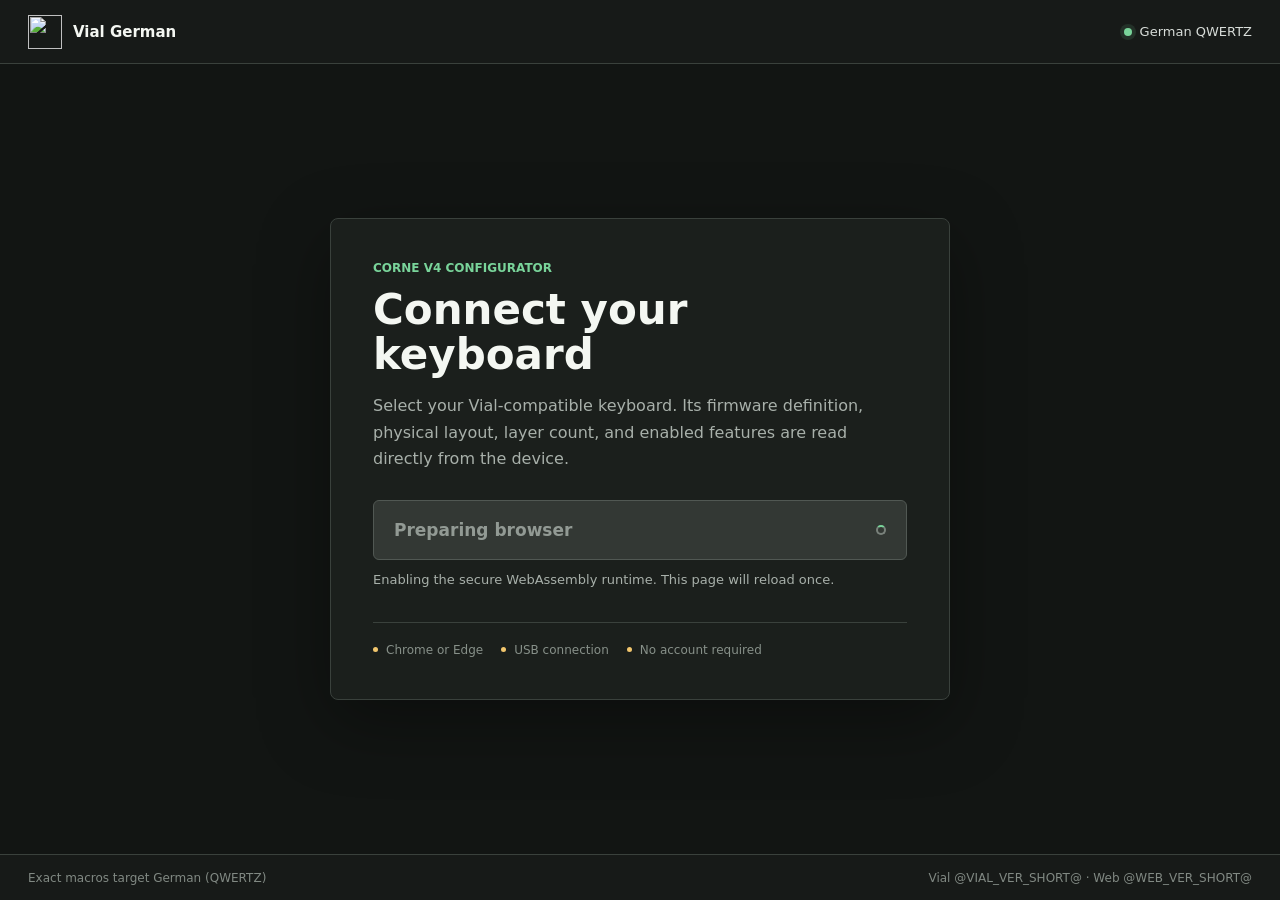
==== web/index.html @ 02dcad37 "Build WebHID configurator with exact German macros" ====
<!doctype html>
<html lang="en">
  <head>
    <meta charset="utf-8">
    <meta name="viewport" content="width=device-width, initial-scale=1">
    <meta name="theme-color" content="#171a18">
    <title>Vial German | Corne v4 configurator</title>
    <meta name="description" content="Configure a Vial-compatible Corne v4 in the browser with German QWERTZ defaults and exact shell-safe macros.">
    <link rel="icon" href="./icon.png" type="image/png">
    <link rel="stylesheet" href="./styles.css">
    <script>window.coi = { quiet: true };</script>
    <script src="./coi-serviceworker.js"></script>
  </head>
  <body>
    <main id="workspace" aria-label="Vial keyboard configurator">
      <canvas id="canvas" oncontextmenu="return false;" tabindex="-1"></canvas>

      <section id="startup" aria-labelledby="startup_title">
        <header class="topbar">
          <a class="brand" href="@REPOSITORY_URL@" target="_blank" rel="noreferrer">
            <img src="./icon.png" alt="" width="34" height="34">
            <span>Vial German</span>
          </a>
          <div class="layout-badge">
            <span class="status-dot" aria-hidden="true"></span>
            German QWERTZ
          </div>
        </header>

        <div class="connect-stage">
          <div class="connect-tool">
            <p class="product-label">Corne v4 configurator</p>
            <h1 id="startup_title">Connect your keyboard</h1>
            <p class="intro">Select your Vial-compatible keyboard. Its firmware definition, physical layout, layer count, and enabled features are read directly from the device.</p>

            <button id="startup_btn" type="button" disabled>
              <span id="button_label">Preparing Vial</span>
              <span class="button-indicator" aria-hidden="true"></span>
            </button>
            <p id="startup_status" class="startup-status" role="status" aria-live="polite">Starting the secure browser runtime...</p>

            <div id="device_preview" class="device-preview" hidden>
              <span class="device-label">Selected device</span>
              <strong id="device_name">Vial keyboard</strong>
            </div>

            <div id="error" class="error-panel" hidden>
              <strong>Vial could not start</strong>
              <p id="error_msg"></p>
            </div>

            <div class="connection-notes">
              <span>Chrome or Edge</span>
              <span>USB connection</span>
              <span>No account required</span>
            </div>
          </div>
        </div>

        <footer class="startup-footer">
          <span>Exact macros target German (QWERTZ)</span>
          <span>Vial @VIAL_VER_SHORT@ · Web @WEB_VER_SHORT@</span>
        </footer>
      </section>

      <section id="unlock" hidden>
        <div id="unlock_inner" class="unlock-tool">
          <p class="product-label">Security check</p>
          <h2>Unlock this keyboard</h2>
          <p>Hold the highlighted keys on your keyboard until the progress bar completes.</p>
          <div class="unlock-keyboard"><img id="unlock_img" alt="Keys to hold for Vial unlock"></div>
          <progress id="unlock_status" value="0" max="1"></progress>
          <p class="unlock-note">Unplug the keyboard or choose Security > Lock when you are finished.</p>
        </div>
      </section>
    </main>

    <script src="./app.js"></script>
    <script>
      loadVialRuntime("./main-@UNIQVER@.js");
    </script>
  </body>
</html>
---- web/styles.css ----
:root {
  color-scheme: dark;
  --ink: #f4f7f2;
  --muted: #a8b0aa;
  --canvas: #101311;
  --surface: #1b1f1c;
  --surface-raised: #242925;
  --line: #3a413c;
  --accent: #79d49a;
  --accent-strong: #a6edbd;
  --amber: #f2c66d;
  --danger: #ff9d94;
}

* {
  box-sizing: border-box;
}

[hidden] {
  display: none !important;
}

html,
body,
#workspace {
  width: 100%;
  height: 100%;
  margin: 0;
}

body {
  overflow: hidden;
  color: var(--ink);
  background: var(--canvas);
  font-family: Inter, ui-sans-serif, system-ui, -apple-system, BlinkMacSystemFont, "Segoe UI", sans-serif;
  letter-spacing: 0;
}

button,
a {
  font: inherit;
}

button:focus-visible,
a:focus-visible {
  outline: 3px solid var(--amber);
  outline-offset: 3px;
}

#canvas {
  display: block;
  width: 100%;
  height: 100%;
  border: 0;
  background: #2f3331;
}

#startup {
  position: fixed;
  inset: 0;
  z-index: 90;
  display: grid;
  grid-template-rows: 64px minmax(0, 1fr) 46px;
  min-width: 320px;
  background: var(--canvas);
}

.topbar,
.startup-footer {
  display: flex;
  align-items: center;
  justify-content: space-between;
  gap: 24px;
  padding: 0 28px;
  border-color: var(--line);
  background: #171a18;
}

.topbar {
  border-bottom: 1px solid var(--line);
}

.brand {
  display: inline-flex;
  align-items: center;
  gap: 11px;
  color: var(--ink);
  font-size: 15px;
  font-weight: 750;
  text-decoration: none;
}

.brand img {
  width: 34px;
  height: 34px;
  object-fit: contain;
}

.layout-badge {
  display: inline-flex;
  align-items: center;
  gap: 8px;
  color: #d8ddd9;
  font-size: 13px;
}

.status-dot {
  width: 8px;
  height: 8px;
  border-radius: 50%;
  background: var(--accent);
  box-shadow: 0 0 0 4px rgba(121, 212, 154, 0.12);
}

.connect-stage {
  min-height: 0;
  display: grid;
  place-items: center;
  padding: 36px 24px;
  overflow: auto;
  background-color: #121513;
}

.connect-tool {
  width: min(620px, 100%);
  padding: 42px;
  border: 1px solid var(--line);
  border-radius: 8px;
  background: var(--surface);
  box-shadow: 0 22px 70px rgba(0, 0, 0, 0.34);
}

.product-label {
  margin: 0 0 12px;
  color: var(--accent);
  font-size: 12px;
  font-weight: 800;
  text-transform: uppercase;
}

h1,
h2,
p {
  margin-top: 0;
}

h1 {
  margin-bottom: 16px;
  font-size: 42px;
  line-height: 1.08;
  letter-spacing: 0;
}

h2 {
  margin-bottom: 12px;
  font-size: 25px;
  letter-spacing: 0;
}

.intro {
  max-width: 540px;
  margin-bottom: 28px;
  color: var(--muted);
  font-size: 16px;
  line-height: 1.65;
}

#startup_btn {
  width: 100%;
  min-height: 60px;
  display: flex;
  align-items: center;
  justify-content: space-between;
  gap: 18px;
  padding: 0 20px;
  border: 1px solid #a8edbf;
  border-radius: 6px;
  color: #102016;
  background: var(--accent-strong);
  font-size: 17px;
  font-weight: 800;
  cursor: pointer;
  transition: background-color 150ms ease, border-color 150ms ease, transform 150ms ease;
}

#startup_btn:hover:not(:disabled) {
  background: #c1f5d1;
  transform: translateY(-1px);
}

#startup_btn:disabled {
  border-color: #515853;
  color: #929a94;
  background: #333834;
  cursor: wait;
}

.button-indicator {
  width: 10px;
  height: 10px;
  flex: 0 0 auto;
  border-radius: 50%;
  background: currentColor;
}

#startup_btn:disabled .button-indicator {
  border: 2px solid #79817b;
  border-top-color: var(--accent);
  background: transparent;
  animation: spin 900ms linear infinite;
}

@keyframes spin {
  to { transform: rotate(360deg); }
}

.startup-status {
  min-height: 22px;
  margin: 12px 0 0;
  color: var(--muted);
  font-size: 13px;
}

.device-preview,
.error-panel {
  margin-top: 20px;
  padding: 15px 16px;
  border-radius: 6px;
}

.device-preview {
  display: flex;
  align-items: center;
  justify-content: space-between;
  gap: 20px;
  border: 1px solid #3f5949;
  background: #1c2a21;
}

.device-label {
  color: var(--muted);
  font-size: 12px;
  text-transform: uppercase;
}

.device-preview strong {
  overflow-wrap: anywhere;
  text-align: right;
}

.error-panel {
  border: 1px solid #6d4541;
  color: var(--danger);
  background: #2c1f1e;
}

.error-panel p {
  margin: 5px 0 0;
  color: #e7c1bd;
}

.connection-notes {
  display: flex;
  flex-wrap: wrap;
  gap: 8px 18px;
  margin-top: 28px;
  padding-top: 20px;
  border-top: 1px solid var(--line);
  color: #879089;
  font-size: 12px;
}

.connection-notes span::before {
  content: "";
  display: inline-block;
  width: 5px;
  height: 5px;
  margin-right: 8px;
  border-radius: 50%;
  background: var(--amber);
  vertical-align: 2px;
}

.startup-footer {
  border-top: 1px solid var(--line);
  color: #818983;
  font-size: 12px;
}

#unlock {
  position: fixed;
  inset: 0;
  z-index: 100;
  display: grid;
  place-items: center;
  padding: 24px;
  background: rgba(5, 7, 6, 0.82);
}

#unlock[hidden] {
  display: none;
}

.unlock-tool {
  width: min(720px, 100%);
  padding: 34px;
  border: 1px solid var(--line);
  border-radius: 8px;
  background: var(--surface-raised);
  box-shadow: 0 24px 80px rgba(0, 0, 0, 0.5);
  text-align: center;
}

.unlock-tool > p:not(.product-label) {
  color: var(--muted);
}

.unlock-keyboard {
  min-height: 90px;
  display: grid;
  place-items: center;
  margin: 22px 0;
  overflow: auto;
}

#unlock_img {
  display: block;
  max-width: none;
}

#unlock_status {
  width: 100%;
  height: 12px;
  accent-color: var(--accent);
}

.unlock-note {
  margin: 15px 0 0;
  font-size: 12px;
}

@media (max-width: 680px) {
  #startup {
    grid-template-rows: 58px minmax(0, 1fr) auto;
  }

  .topbar,
  .startup-footer {
    padding-left: 18px;
    padding-right: 18px;
  }

  .layout-badge {
    font-size: 12px;
  }

  .connect-stage {
    place-items: start center;
    padding: 22px 14px;
  }

  .connect-tool {
    padding: 28px 22px;
  }

  h1 {
    font-size: 34px;
  }

  .startup-footer {
    min-height: 58px;
    flex-direction: column;
    align-items: flex-start;
    justify-content: center;
    gap: 2px;
  }

  .device-preview {
    align-items: flex-start;
    flex-direction: column;
  }

  .device-preview strong {
    text-align: left;
  }
}

@media (prefers-reduced-motion: reduce) {
  *,
  *::before,
  *::after {
    scroll-behavior: auto !important;
    animation-duration: 0.01ms !important;
    animation-iteration-count: 1 !important;
    transition-duration: 0.01ms !important;
  }
}
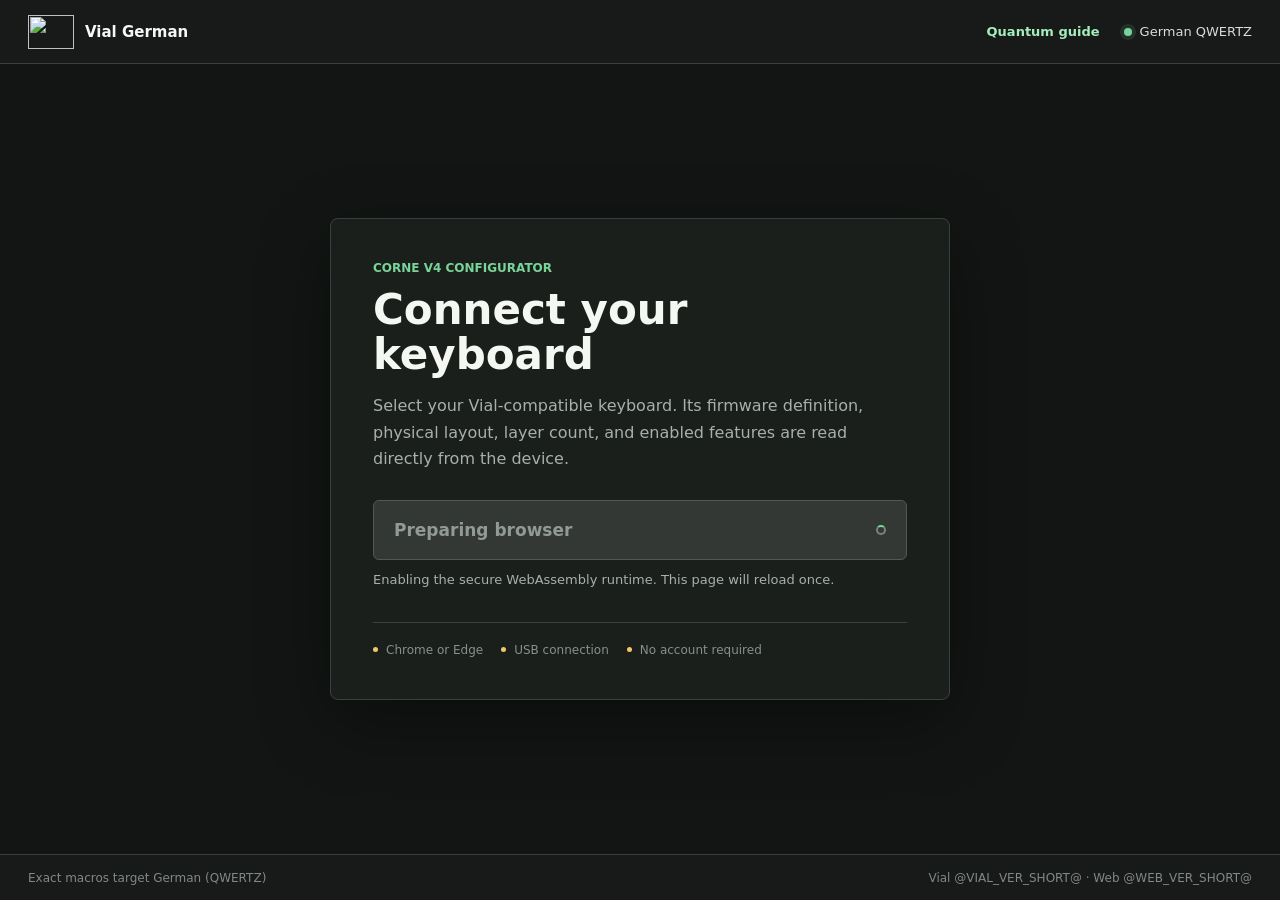
==== commit d1cc3c2f: "Make German macros literal and refresh Corne UI" ====
--- a/web/index.html
+++ b/web/index.html
@@ -21,9 +21,12 @@
             <img src="./icon.png" alt="" width="34" height="34">
             <span>Vial German</span>
           </a>
-          <div class="layout-badge">
-            <span class="status-dot" aria-hidden="true"></span>
-            German QWERTZ
+          <div class="topbar-actions">
+            <a class="guide-link" href="./quantum.html">Quantum guide</a>
+            <div class="layout-badge">
+              <span class="status-dot" aria-hidden="true"></span>
+              German QWERTZ
+            </div>
           </div>
         </header>
 
--- a/web/styles.css
+++ b/web/styles.css
@@ -91,9 +91,9 @@
 }
 
 .brand img {
-  width: 34px;
+  width: 46px;
   height: 34px;
-  object-fit: contain;
+  object-fit: fill;
 }
 
 .layout-badge {
@@ -102,6 +102,23 @@
   gap: 8px;
   color: #d8ddd9;
   font-size: 13px;
+}
+
+.topbar-actions {
+  display: flex;
+  align-items: center;
+  gap: 24px;
+}
+
+.guide-link {
+  color: var(--accent-strong);
+  font-size: 13px;
+  font-weight: 700;
+  text-decoration: none;
+}
+
+.guide-link:hover {
+  color: var(--amber);
 }
 
 .status-dot {
@@ -351,7 +368,7 @@
   }
 
   .layout-badge {
-    font-size: 12px;
+    display: none;
   }
 
   .connect-stage {
@@ -382,6 +399,126 @@
 
   .device-preview strong {
     text-align: left;
+  }
+}
+
+.reference-page {
+  min-width: 320px;
+  overflow: auto;
+  background: #121513;
+}
+
+.reference-topbar {
+  position: sticky;
+  top: 0;
+  z-index: 10;
+  min-height: 64px;
+  border-bottom: 1px solid var(--line);
+}
+
+.reference-main {
+  width: min(980px, calc(100% - 36px));
+  margin: 0 auto;
+  padding: 52px 0 80px;
+}
+
+.reference-heading {
+  max-width: 720px;
+  margin-bottom: 30px;
+}
+
+.reference-heading p:not(.product-label) {
+  color: var(--muted);
+  font-size: 16px;
+  line-height: 1.6;
+}
+
+.search-label {
+  display: block;
+  margin-bottom: 8px;
+  color: #dce2dd;
+  font-size: 13px;
+  font-weight: 750;
+}
+
+#keycode_search {
+  width: 100%;
+  min-height: 48px;
+  padding: 0 14px;
+  border: 1px solid #4a524c;
+  border-radius: 5px;
+  color: var(--ink);
+  background: #101311;
+  font: inherit;
+}
+
+#keycode_search:focus {
+  border-color: var(--accent);
+  outline: 2px solid rgba(121, 212, 154, 0.2);
+  outline-offset: 2px;
+}
+
+.result-count {
+  margin: 10px 0 36px;
+  color: var(--muted);
+  font-size: 12px;
+}
+
+.keycode-group {
+  margin-top: 42px;
+}
+
+.keycode-group h2 {
+  margin: 0;
+  padding-bottom: 12px;
+  border-bottom: 1px solid var(--line);
+  color: var(--amber);
+  font-size: 18px;
+}
+
+.keycode-row {
+  display: grid;
+  grid-template-columns: minmax(220px, 36%) minmax(0, 1fr);
+  gap: 28px;
+  padding: 18px 10px;
+  border-bottom: 1px solid #303631;
+}
+
+.keycode-id code {
+  color: var(--accent-strong);
+  font-family: "SFMono-Regular", Consolas, "Liberation Mono", monospace;
+  overflow-wrap: anywhere;
+}
+
+.keycode-copy h3 {
+  margin: 0 0 5px;
+  font-size: 14px;
+}
+
+.keycode-copy p {
+  margin: 0;
+  color: #b7c0ba;
+  line-height: 1.5;
+}
+
+.keycode-copy small {
+  display: block;
+  margin-top: 7px;
+  color: #879089;
+  line-height: 1.4;
+}
+
+@media (max-width: 680px) {
+  .reference-main {
+    width: min(100% - 28px, 980px);
+    padding-top: 34px;
+  }
+
+  .keycode-row {
+    grid-template-columns: minmax(0, 1fr);
+    gap: 8px;
+    padding-left: 2px;
+    padding-right: 2px;
   }
 }
 
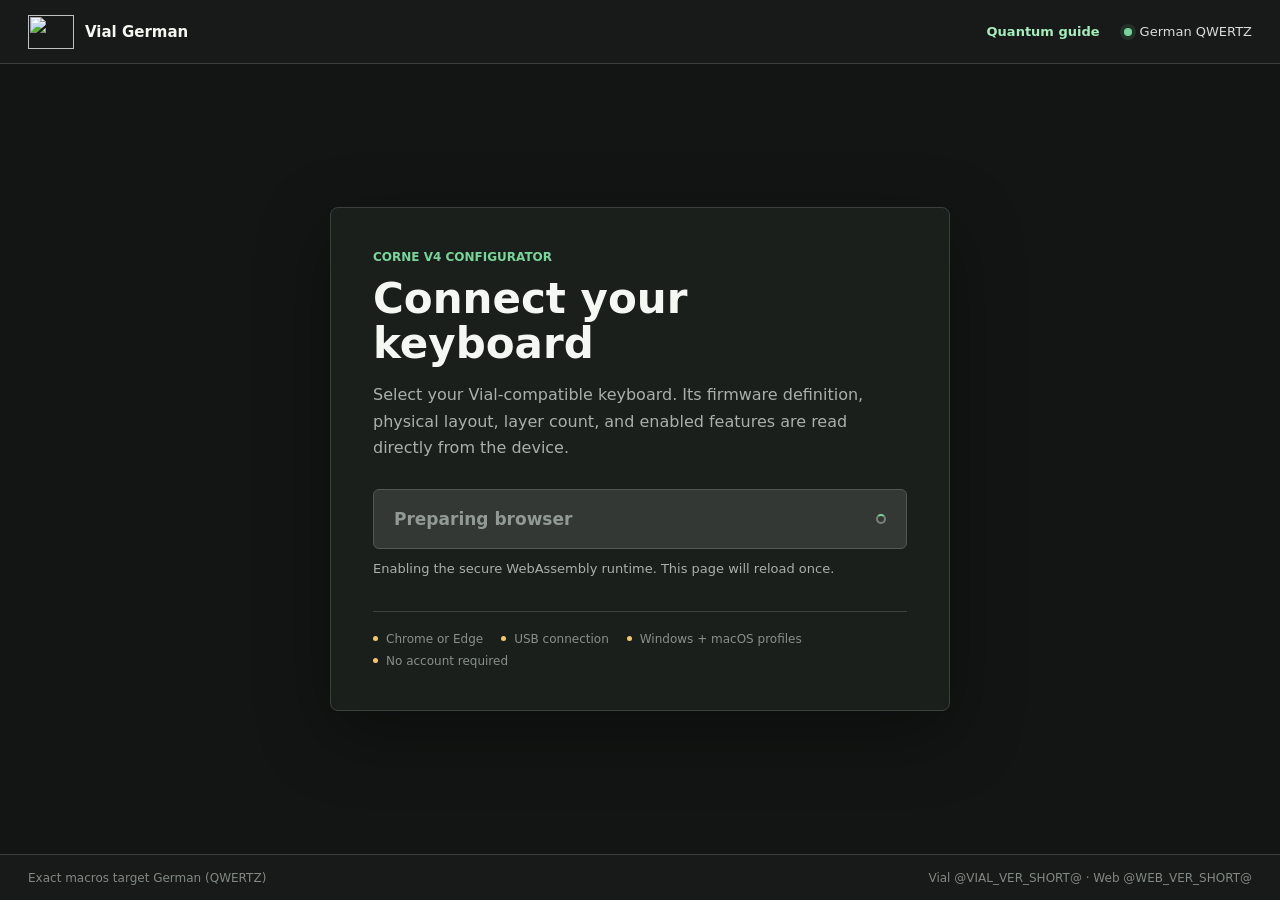
==== commit ae9e9fa8: "Add Windows and macOS modifier profiles" ====
--- a/web/index.html
+++ b/web/index.html
@@ -5,7 +5,7 @@
     <meta name="viewport" content="width=device-width, initial-scale=1">
     <meta name="theme-color" content="#171a18">
     <title>Vial German | Corne v4 configurator</title>
-    <meta name="description" content="Configure a Vial-compatible Corne v4 in the browser with German QWERTZ defaults and exact shell-safe macros.">
+    <meta name="description" content="Configure a Vial-compatible Corne v4 in the browser with German QWERTZ defaults, Windows/macOS modifier profiles, and exact shell-safe macros.">
     <link rel="icon" href="./icon.png" type="image/png">
     <link rel="stylesheet" href="./styles.css">
     <script>window.coi = { quiet: true };</script>
@@ -55,6 +55,7 @@
             <div class="connection-notes">
               <span>Chrome or Edge</span>
               <span>USB connection</span>
+              <span>Windows + macOS profiles</span>
               <span>No account required</span>
             </div>
           </div>
@@ -65,6 +66,113 @@
           <span>Vial @VIAL_VER_SHORT@ · Web @WEB_VER_SHORT@</span>
         </footer>
       </section>
+
+      <button id="diagnostics_toggle" class="diagnostics-toggle" type="button" aria-controls="diagnostics_panel" aria-expanded="false">
+        <span id="diagnostics_toggle_dot" class="diagnostics-toggle-dot" data-state="idle" aria-hidden="true"></span>
+        USB diagnostics
+      </button>
+
+      <section id="connection_notice" class="connection-notice" role="alert" hidden>
+        <div>
+          <strong id="connection_notice_title">Keyboard disconnected</strong>
+          <p id="connection_notice_text">Reconnect the cable, then restart the keyboard session when you are ready.</p>
+        </div>
+        <div class="connection-notice-actions">
+          <button id="notice_diagnostics_btn" class="button-secondary" type="button">View diagnostics</button>
+          <button id="notice_reconnect_btn" class="button-primary" type="button">Reconnect</button>
+        </div>
+      </section>
+
+      <div id="diagnostics_backdrop" class="diagnostics-backdrop" hidden></div>
+      <aside id="diagnostics_panel" class="diagnostics-panel" aria-labelledby="diagnostics_title" hidden>
+        <header class="diagnostics-header">
+          <div>
+            <p class="product-label">Corne reliability</p>
+            <h2 id="diagnostics_title">USB diagnostics</h2>
+          </div>
+          <button id="diagnostics_close" class="icon-button" type="button" aria-label="Close diagnostics">×</button>
+        </header>
+
+        <div class="diagnostics-body">
+          <section id="diagnostics_status_card" class="diagnostics-status-card" data-state="idle" aria-live="polite">
+            <span class="diagnostics-status-dot" aria-hidden="true"></span>
+            <div>
+              <strong id="diagnostics_connection">Not connected</strong>
+              <p id="diagnostics_connection_detail">Connect a keyboard to capture its WebHID descriptor and protocol.</p>
+            </div>
+            <button id="diagnostics_reconnect_btn" class="button-secondary compact-button" type="button" disabled>Reconnect</button>
+          </section>
+
+          <section class="diagnostics-section" aria-labelledby="device_details_title">
+            <div class="section-heading-row">
+              <h3 id="device_details_title">Device and protocol</h3>
+              <span class="read-only-badge">Read only</span>
+            </div>
+            <dl class="diagnostics-facts">
+              <div><dt>Product</dt><dd id="diagnostics_product">—</dd></div>
+              <div><dt>USB IDs</dt><dd id="diagnostics_ids">—</dd></div>
+              <div><dt>Vial HID usage</dt><dd id="diagnostics_usage">—</dd></div>
+              <div><dt>Reports</dt><dd id="diagnostics_reports">—</dd></div>
+              <div><dt>VIA protocol</dt><dd id="diagnostics_via_protocol">—</dd></div>
+              <div><dt>Vial protocol</dt><dd id="diagnostics_vial_protocol">—</dd></div>
+            </dl>
+          </section>
+
+          <section class="diagnostics-section" aria-labelledby="communication_check_title">
+            <h3 id="communication_check_title">Communication check</h3>
+            <p class="diagnostics-copy">Sends three read-only protocol-version requests. The check stops after three replies, the first error, or 3 seconds.</p>
+            <div class="communication-row">
+              <button id="communication_check_btn" class="button-primary" type="button" disabled>Run 3-sample check</button>
+              <p id="communication_check_result" class="communication-result" role="status">Connect the keyboard first.</p>
+            </div>
+          </section>
+
+          <section class="diagnostics-section" aria-labelledby="macro_safety_title">
+            <div class="section-heading-row">
+              <h3 id="macro_safety_title">Macro safety</h3>
+              <span class="read-only-badge">No macro text retained</span>
+            </div>
+            <p class="diagnostics-copy">Every .vil file is checked for unmatched key-down and key-up actions before it is loaded.</p>
+            <p id="macro_safety_result" class="macro-safety-result" data-state="idle" role="status">A .vil file is checked before it is sent to the keyboard.</p>
+          </section>
+
+          <section class="diagnostics-section" aria-labelledby="ab_checklist_title">
+            <h3 id="ab_checklist_title">Cable and dock isolation</h3>
+            <p class="diagnostics-copy">Change one part at a time. Disconnect USB power before reseating or replacing the cable between halves.</p>
+            <ol class="ab-checklist">
+              <li><label><input type="checkbox" data-check-id="split_reseat_unpowered"> With USB unplugged, fully reseat both inter-half plugs and leave slack at each jack.</label></li>
+              <li><label><input type="checkbox" data-check-id="split_known_good"> Test a short, known-good straight TRRS split cable; verify the remote left half while the right half remains on USB.</label></li>
+              <li><label><input type="checkbox" data-check-id="direct_straight"> Direct to the computer with a known-good straight USB data cable.</label></li>
+              <li><label><input type="checkbox" data-check-id="dock_straight"> Same straight cable through the Anker dock; compare event and timeout counts.</label></li>
+              <li><label><input type="checkbox" data-check-id="dock_curly"> Same dock and port, but swap only to the curly USB-A → USB-C cable.</label></li>
+              <li><label><input type="checkbox" data-check-id="direct_curly"> Curly cable direct, if the connectors permit it; this separates cable from dock.</label></li>
+            </ol>
+          </section>
+
+          <section class="diagnostics-section" aria-labelledby="event_log_title">
+            <div class="section-heading-row">
+              <div>
+                <h3 id="event_log_title">Connection event trail</h3>
+                <p id="event_log_count" class="event-log-count">0 retained events</p>
+              </div>
+              <button id="clear_diagnostics_btn" class="text-button" type="button">Clear</button>
+            </div>
+            <ol id="diagnostics_event_log" class="diagnostics-event-log">
+              <li class="empty-event">No events captured yet.</li>
+            </ol>
+          </section>
+
+          <section class="diagnostics-section report-section" aria-labelledby="report_title">
+            <h3 id="report_title">Shareable report</h3>
+            <p class="diagnostics-copy">Includes browser/device metadata, the checklist, check results, and the bounded event trail. It does not include typed keys or raw report payloads.</p>
+            <div class="report-actions">
+              <button id="copy_report_btn" class="button-secondary" type="button">Copy JSON</button>
+              <button id="download_report_btn" class="button-secondary" type="button">Download JSON</button>
+            </div>
+            <p id="report_status" class="report-status" role="status" aria-live="polite"></p>
+          </section>
+        </div>
+      </aside>
 
       <section id="unlock" hidden>
         <div id="unlock_inner" class="unlock-tool">
@@ -78,6 +186,7 @@
       </section>
     </main>
 
+    <script src="./diagnostics.js"></script>
     <script src="./app.js"></script>
     <script>
       loadVialRuntime("./main-@UNIQVER@.js");
--- a/web/styles.css
+++ b/web/styles.css
@@ -356,6 +356,413 @@
   font-size: 12px;
 }
 
+.diagnostics-toggle {
+  position: fixed;
+  right: 20px;
+  bottom: 18px;
+  z-index: 70;
+  display: inline-flex;
+  align-items: center;
+  gap: 9px;
+  min-height: 42px;
+  padding: 0 15px;
+  border: 1px solid #59625b;
+  border-radius: 999px;
+  color: var(--ink);
+  background: rgba(27, 31, 28, 0.96);
+  box-shadow: 0 10px 32px rgba(0, 0, 0, 0.36);
+  font-size: 13px;
+  font-weight: 750;
+  cursor: pointer;
+}
+
+.diagnostics-toggle:hover,
+.button-secondary:hover:not(:disabled),
+.text-button:hover {
+  border-color: var(--accent);
+  color: var(--accent-strong);
+}
+
+.diagnostics-toggle-dot,
+.diagnostics-status-dot {
+  width: 9px;
+  height: 9px;
+  flex: 0 0 auto;
+  border-radius: 50%;
+  background: #7c8580;
+}
+
+.diagnostics-toggle-dot[data-state="connected"],
+.diagnostics-status-card[data-state="connected"] .diagnostics-status-dot {
+  background: var(--accent);
+  box-shadow: 0 0 0 4px rgba(121, 212, 154, 0.13);
+}
+
+.diagnostics-toggle-dot[data-state="disconnected"],
+.diagnostics-toggle-dot[data-state="error"],
+.diagnostics-status-card[data-state="disconnected"] .diagnostics-status-dot,
+.diagnostics-status-card[data-state="error"] .diagnostics-status-dot {
+  background: var(--danger);
+  box-shadow: 0 0 0 4px rgba(255, 157, 148, 0.12);
+}
+
+.diagnostics-toggle-dot[data-state="connecting"],
+.diagnostics-toggle-dot[data-state="available"],
+.diagnostics-status-card[data-state="connecting"] .diagnostics-status-dot,
+.diagnostics-status-card[data-state="available"] .diagnostics-status-dot {
+  background: var(--amber);
+}
+
+.connection-notice {
+  position: fixed;
+  right: 20px;
+  bottom: 72px;
+  left: 20px;
+  z-index: 72;
+  display: flex;
+  align-items: center;
+  justify-content: space-between;
+  gap: 24px;
+  max-width: 820px;
+  margin: 0 auto;
+  padding: 15px 17px;
+  border: 1px solid #77514d;
+  border-radius: 8px;
+  background: #2c1f1e;
+  box-shadow: 0 18px 52px rgba(0, 0, 0, 0.42);
+}
+
+.connection-notice p {
+  margin: 4px 0 0;
+  color: #dfbfbb;
+  font-size: 13px;
+}
+
+.connection-notice-actions,
+.report-actions,
+.communication-row {
+  display: flex;
+  align-items: center;
+  gap: 10px;
+}
+
+.button-primary,
+.button-secondary,
+.icon-button,
+.text-button {
+  border-radius: 5px;
+  font-weight: 750;
+  cursor: pointer;
+}
+
+.button-primary,
+.button-secondary {
+  min-height: 38px;
+  padding: 0 13px;
+}
+
+.button-primary {
+  border: 1px solid #a8edbf;
+  color: #102016;
+  background: var(--accent-strong);
+}
+
+.button-secondary {
+  border: 1px solid #515a53;
+  color: var(--ink);
+  background: #202521;
+}
+
+.button-primary:disabled,
+.button-secondary:disabled {
+  opacity: 0.45;
+  cursor: not-allowed;
+}
+
+.compact-button {
+  min-height: 34px;
+  white-space: nowrap;
+}
+
+.diagnostics-backdrop {
+  position: fixed;
+  inset: 0;
+  z-index: 78;
+  background: rgba(4, 6, 5, 0.66);
+}
+
+.diagnostics-panel {
+  position: fixed;
+  top: 0;
+  right: 0;
+  z-index: 80;
+  width: min(560px, 100%);
+  height: 100%;
+  border-left: 1px solid var(--line);
+  background: #141715;
+  box-shadow: -18px 0 60px rgba(0, 0, 0, 0.5);
+}
+
+.diagnostics-header {
+  min-height: 82px;
+  display: flex;
+  align-items: center;
+  justify-content: space-between;
+  gap: 20px;
+  padding: 17px 21px;
+  border-bottom: 1px solid var(--line);
+  background: #181c19;
+}
+
+.diagnostics-header .product-label,
+.diagnostics-header h2 {
+  margin-bottom: 0;
+}
+
+.diagnostics-header .product-label {
+  margin-bottom: 5px;
+}
+
+.icon-button {
+  width: 38px;
+  height: 38px;
+  border: 1px solid #505851;
+  color: var(--ink);
+  background: transparent;
+  font-size: 25px;
+  line-height: 1;
+}
+
+.diagnostics-body {
+  height: calc(100% - 82px);
+  padding: 18px 20px 32px;
+  overflow-y: auto;
+}
+
+.diagnostics-status-card,
+.diagnostics-section {
+  border: 1px solid var(--line);
+  border-radius: 7px;
+  background: var(--surface);
+}
+
+.diagnostics-status-card {
+  display: grid;
+  grid-template-columns: auto minmax(0, 1fr) auto;
+  align-items: center;
+  gap: 13px;
+  padding: 15px;
+}
+
+.diagnostics-status-card p {
+  margin: 4px 0 0;
+  color: var(--muted);
+  font-size: 12px;
+  line-height: 1.45;
+}
+
+.diagnostics-section {
+  margin-top: 13px;
+  padding: 16px;
+}
+
+.diagnostics-section h3 {
+  margin: 0;
+  font-size: 15px;
+}
+
+.section-heading-row {
+  display: flex;
+  align-items: center;
+  justify-content: space-between;
+  gap: 12px;
+}
+
+.read-only-badge {
+  padding: 3px 7px;
+  border: 1px solid #405147;
+  border-radius: 999px;
+  color: var(--accent);
+  font-size: 10px;
+  font-weight: 800;
+  letter-spacing: 0.04em;
+  text-transform: uppercase;
+}
+
+.diagnostics-copy,
+.communication-result,
+.macro-safety-result {
+  margin: 8px 0 0;
+  color: var(--muted);
+  font-size: 12px;
+  line-height: 1.5;
+}
+
+.macro-safety-result[data-state="passed"] {
+  color: var(--accent-strong);
+}
+
+.macro-safety-result[data-state="warning"],
+.macro-safety-result[data-state="error"] {
+  color: var(--danger);
+}
+
+.diagnostics-facts {
+  display: grid;
+  grid-template-columns: repeat(2, minmax(0, 1fr));
+  gap: 0 22px;
+  margin: 12px 0 0;
+}
+
+.diagnostics-facts div {
+  min-width: 0;
+  padding: 9px 0;
+  border-top: 1px solid #303631;
+}
+
+.diagnostics-facts dt {
+  color: #818a84;
+  font-size: 10px;
+  font-weight: 750;
+  text-transform: uppercase;
+}
+
+.diagnostics-facts dd {
+  margin: 4px 0 0;
+  overflow-wrap: anywhere;
+  font-family: "SFMono-Regular", Consolas, "Liberation Mono", monospace;
+  font-size: 12px;
+}
+
+.communication-row {
+  align-items: flex-start;
+  margin-top: 12px;
+}
+
+.communication-result {
+  flex: 1;
+  margin-top: 2px;
+}
+
+.ab-checklist {
+  margin: 12px 0 0;
+  padding-left: 22px;
+  color: #c6cdc8;
+  font-size: 12px;
+}
+
+.ab-checklist li + li {
+  margin-top: 9px;
+}
+
+.ab-checklist label {
+  line-height: 1.45;
+  cursor: pointer;
+}
+
+.ab-checklist input {
+  margin: 0 7px 0 0;
+  accent-color: var(--accent);
+  vertical-align: -1px;
+}
+
+.event-log-count {
+  margin: 3px 0 0;
+  color: #838c86;
+  font-size: 10px;
+}
+
+.text-button {
+  border: 0;
+  color: var(--muted);
+  background: transparent;
+  font-size: 11px;
+}
+
+.diagnostics-event-log {
+  margin: 12px 0 0;
+  padding: 0;
+  list-style: none;
+}
+
+.diagnostics-event-log li {
+  display: grid;
+  grid-template-columns: 72px minmax(0, 1fr);
+  gap: 8px;
+  padding: 9px 0;
+  border-top: 1px solid #303631;
+}
+
+.diagnostics-event-log time {
+  color: #7d8780;
+  font-family: "SFMono-Regular", Consolas, monospace;
+  font-size: 10px;
+}
+
+.diagnostics-event-log strong,
+.diagnostics-event-log small {
+  display: block;
+}
+
+.diagnostics-event-log strong {
+  font-size: 12px;
+}
+
+.diagnostics-event-log small {
+  margin-top: 3px;
+  color: var(--muted);
+  line-height: 1.4;
+}
+
+.report-actions {
+  margin-top: 12px;
+}
+
+.report-status {
+  min-height: 18px;
+  margin: 9px 0 0;
+  color: var(--accent);
+  font-size: 11px;
+}
+
+@media (max-width: 580px) {
+  .diagnostics-toggle {
+    right: 12px;
+    bottom: 12px;
+  }
+
+  .connection-notice {
+    right: 12px;
+    bottom: 64px;
+    left: 12px;
+    align-items: stretch;
+    flex-direction: column;
+    gap: 12px;
+  }
+
+  .connection-notice-actions,
+  .communication-row {
+    align-items: stretch;
+    flex-direction: column;
+  }
+
+  .diagnostics-body {
+    padding: 14px 13px 28px;
+  }
+
+  .diagnostics-status-card {
+    grid-template-columns: auto minmax(0, 1fr);
+  }
+
+  .diagnostics-status-card .compact-button {
+    grid-column: 1 / -1;
+  }
+
+  .diagnostics-facts {
+    grid-template-columns: minmax(0, 1fr);
+  }
+}
+
 @media (max-width: 680px) {
   #startup {
     grid-template-rows: 58px minmax(0, 1fr) auto;
